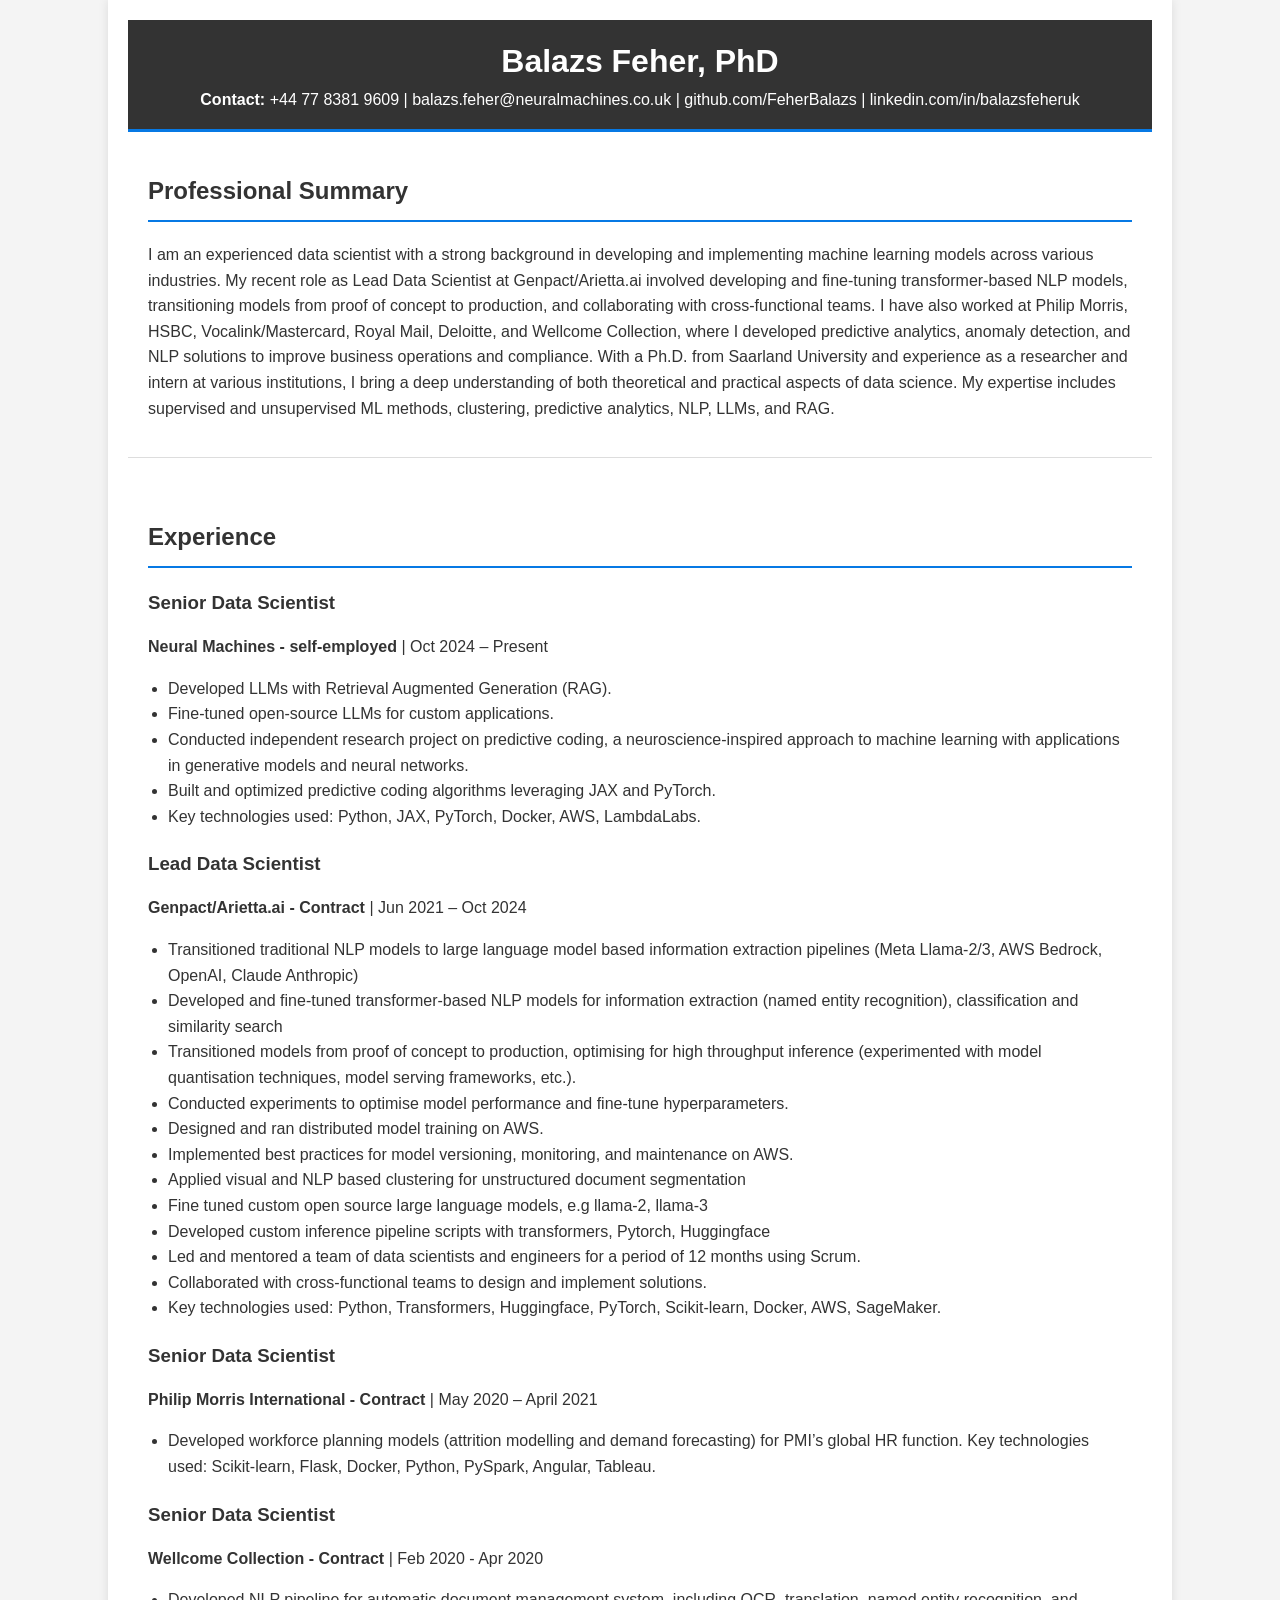
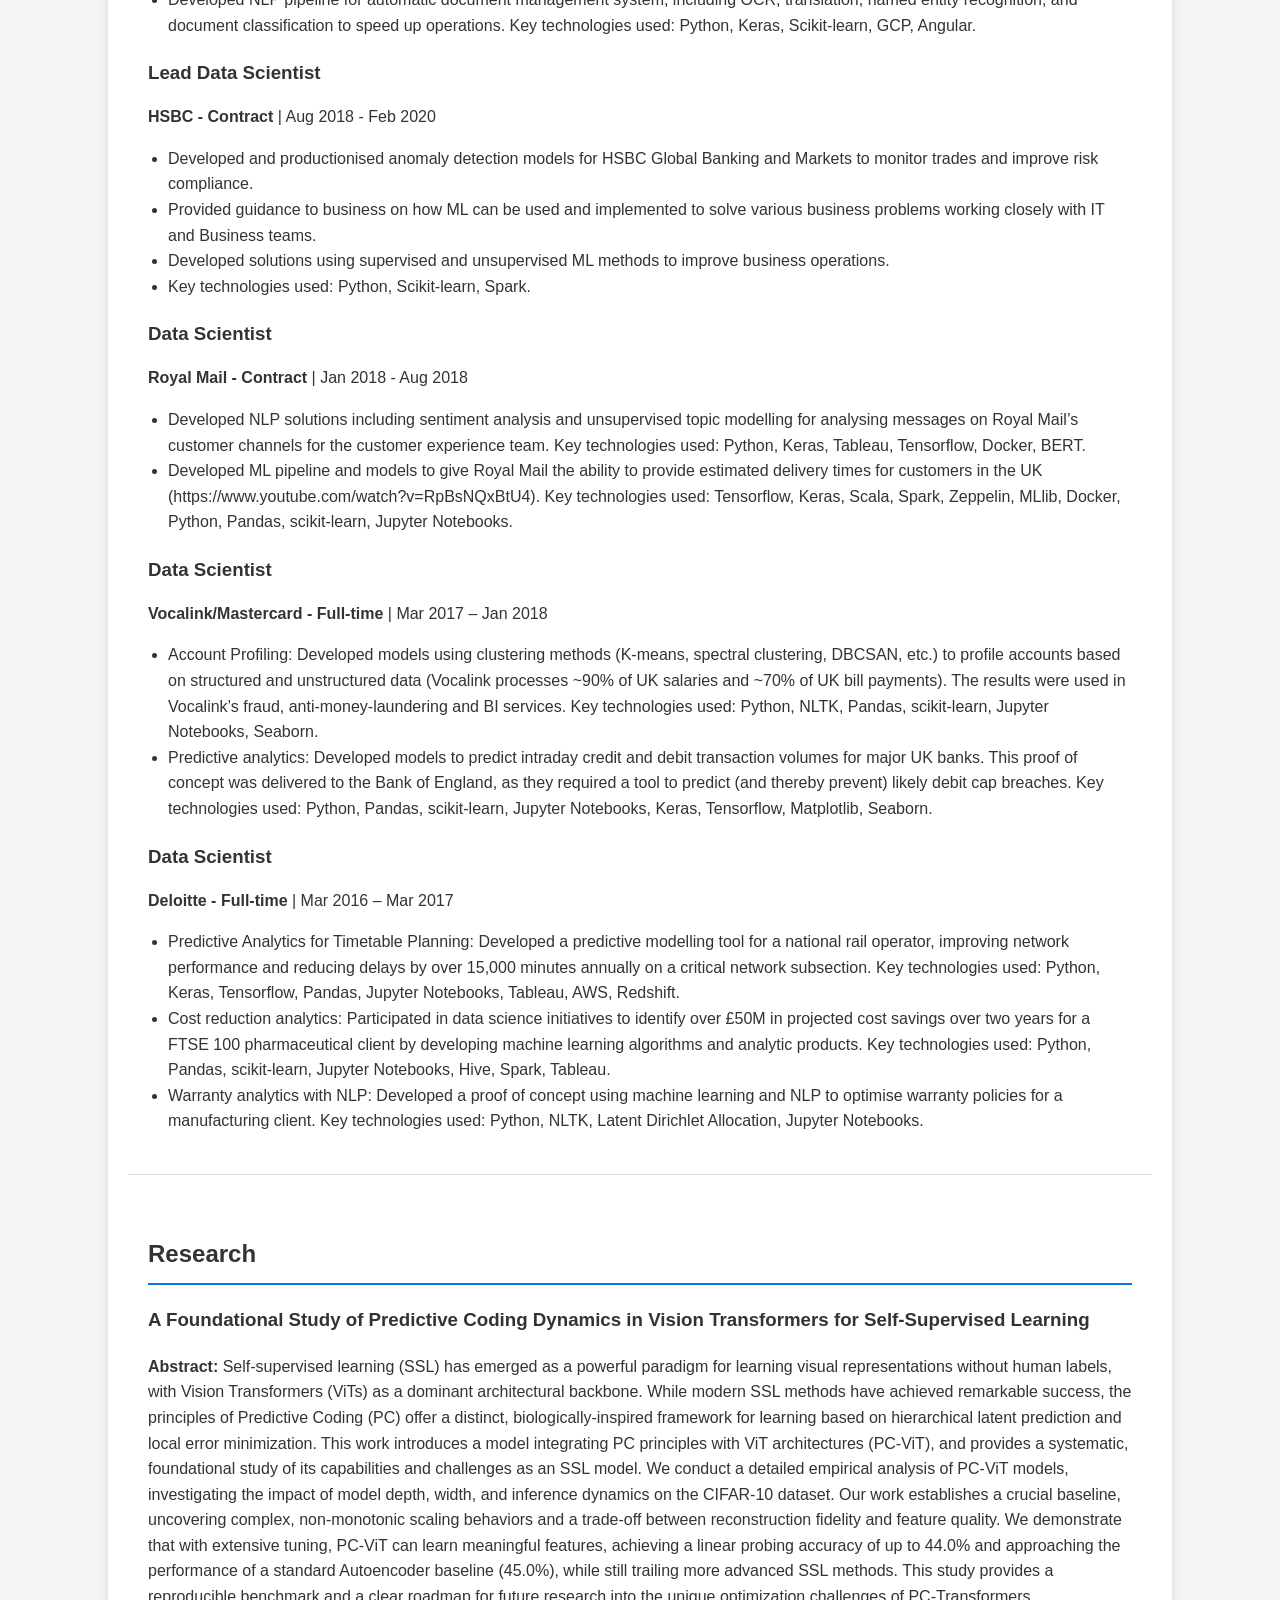
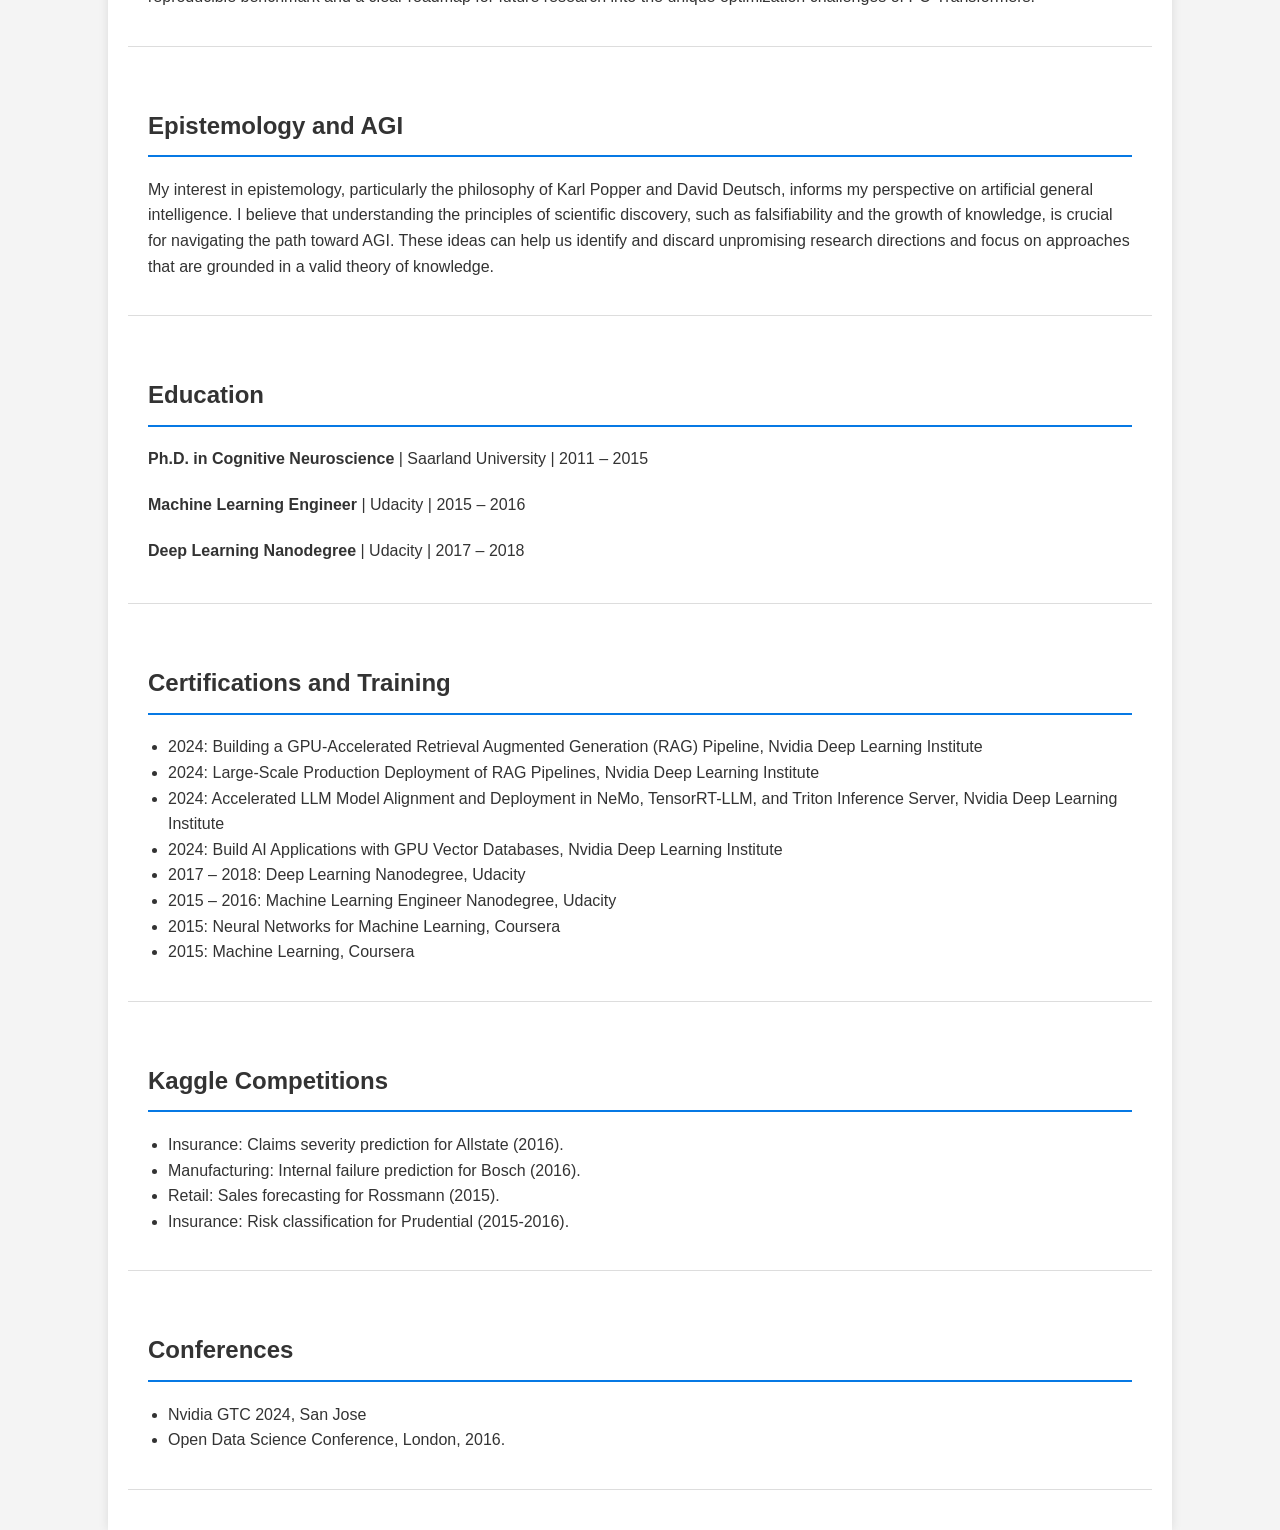
==== index.html @ 1eccf1a2 "Initial empty commit" ====
<!DOCTYPE html>
<html lang="en">
<head>
    <meta charset="UTF-8">
    <meta name="viewport" content="width=device-width, initial-scale=1.0">
    <title>Balazs Feher, PhD</title>
    <link rel="stylesheet" href="style.css">
</head>
<body>
    <div class="container">
        <header>
            <h1>Balazs Feher, PhD</h1>
            <p><strong>Contact:</strong> +44 77 8381 9609 | <a href="mailto:balazs.feher@neuralmachines.co.uk">balazs.feher@neuralmachines.co.uk</a> | <a href="https://github.com/FeherBalazs" target="_blank">github.com/FeherBalazs</a> | <a href="https://uk.linkedin.com/in/balazsfeheruk" target="_blank">linkedin.com/in/balazsfeheruk</a></p>
        </header>

        <section id="summary">
            <h2>Professional Summary</h2>
            <p>I am an experienced data scientist with a strong background in developing and implementing machine learning models across various industries. My recent role as Lead Data Scientist at Genpact/Arietta.ai involved developing and fine-tuning transformer-based NLP models, transitioning models from proof of concept to production, and collaborating with cross-functional teams. I have also worked at Philip Morris, HSBC, Vocalink/Mastercard, Royal Mail, Deloitte, and Wellcome Collection, where I developed predictive analytics, anomaly detection, and NLP solutions to improve business operations and compliance. With a Ph.D. from Saarland University and experience as a researcher and intern at various institutions, I bring a deep understanding of both theoretical and practical aspects of data science. My expertise includes supervised and unsupervised ML methods, clustering, predictive analytics, NLP, LLMs, and RAG.</p>
        </section>

        <section id="experience">
            <h2>Experience</h2>
            <div class="job">
                <h3>Senior Data Scientist</h3>
                <p><strong>Neural Machines - self-employed</strong> | Oct 2024 – Present</p>
                <ul>
                    <li>Developed LLMs with Retrieval Augmented Generation (RAG).</li>
                    <li>Fine-tuned open-source LLMs for custom applications.</li>
                    <li>Conducted independent research project on predictive coding, a neuroscience-inspired approach to machine learning with applications in generative models and neural networks.</li>
                    <li>Built and optimized predictive coding algorithms leveraging JAX and PyTorch.</li>
                    <li>Key technologies used: Python, JAX, PyTorch, Docker, AWS, LambdaLabs.</li>
                </ul>
            </div>
            <div class="job">
                <h3>Lead Data Scientist</h3>
                <p><strong>Genpact/Arietta.ai - Contract</strong> | Jun 2021 – Oct 2024</p>
                <ul>
                    <li>Transitioned traditional NLP models to large language model based information extraction pipelines (Meta Llama-2/3, AWS Bedrock, OpenAI, Claude Anthropic)</li>
                    <li>Developed and fine-tuned transformer-based NLP models for information extraction (named entity recognition), classification and similarity search</li>
                    <li>Transitioned models from proof of concept to production, optimising for high throughput inference (experimented with model quantisation techniques, model serving frameworks, etc.).</li>
                    <li>Conducted experiments to optimise model performance and fine-tune hyperparameters.</li>
                    <li>Designed and ran distributed model training on AWS.</li>
                    <li>Implemented best practices for model versioning, monitoring, and maintenance on AWS.</li>
                    <li>Applied visual and NLP based clustering for unstructured document segmentation</li>
                    <li>Fine tuned custom open source large language models, e.g llama-2, llama-3</li>
                    <li>Developed custom inference pipeline scripts with transformers, Pytorch, Huggingface</li>
                    <li>Led and mentored a team of data scientists and engineers for a period of 12 months using Scrum.</li>
                    <li>Collaborated with cross-functional teams to design and implement solutions.</li>
                    <li>Key technologies used: Python, Transformers, Huggingface, PyTorch, Scikit-learn, Docker, AWS, SageMaker.</li>
                </ul>
            </div>
             <div class="job">
                <h3>Senior Data Scientist</h3>
                <p><strong>Philip Morris International - Contract</strong> | May 2020 – April 2021</p>
                <ul>
                    <li>Developed workforce planning models (attrition modelling and demand forecasting) for PMI’s global HR function. Key technologies used: Scikit-learn, Flask, Docker, Python, PySpark, Angular, Tableau.</li>
                </ul>
            </div>
             <div class="job">
                <h3>Senior Data Scientist</h3>
                <p><strong>Wellcome Collection - Contract</strong> | Feb 2020 - Apr 2020</p>
                <ul>
                    <li>Developed NLP pipeline for automatic document management system, including OCR, translation, named entity recognition, and document classification to speed up operations. Key technologies used: Python, Keras, Scikit-learn, GCP, Angular.</li>
                </ul>
            </div>
            <div class="job">
                <h3>Lead Data Scientist</h3>
                <p><strong>HSBC - Contract</strong> | Aug 2018 - Feb 2020</p>
                <ul>
                    <li>Developed and productionised anomaly detection models for HSBC Global Banking and Markets to monitor trades and improve risk compliance.</li>
                    <li>Provided guidance to business on how ML can be used and implemented to solve various business problems working closely with IT and Business teams.</li>
                    <li>Developed solutions using supervised and unsupervised ML methods to improve business operations.</li>
                    <li>Key technologies used: Python, Scikit-learn, Spark.</li>
                </ul>
            </div>
            <div class="job">
                <h3>Data Scientist</h3>
                <p><strong>Royal Mail - Contract</strong> | Jan 2018 - Aug 2018</p>
                <ul>
                    <li>Developed NLP solutions including sentiment analysis and unsupervised topic modelling for analysing messages on Royal Mail’s customer channels for the customer experience team. Key technologies used: Python, Keras, Tableau, Tensorflow, Docker, BERT.</li>
                    <li>Developed ML pipeline and models to give Royal Mail the ability to provide estimated delivery times for customers in the UK (https://www.youtube.com/watch?v=RpBsNQxBtU4). Key technologies used: Tensorflow, Keras, Scala, Spark, Zeppelin, MLlib, Docker, Python, Pandas, scikit-learn, Jupyter Notebooks.</li>
                </ul>
            </div>
            <div class="job">
                <h3>Data Scientist</h3>
                <p><strong>Vocalink/Mastercard - Full-time</strong> | Mar 2017 – Jan 2018</p>
                <ul>
                    <li>Account Profiling: Developed models using clustering methods (K-means, spectral clustering, DBCSAN, etc.) to profile accounts based on structured and unstructured data (Vocalink processes ~90% of UK salaries and ~70% of UK bill payments). The results were used in Vocalink’s fraud, anti-money-laundering and BI services. Key technologies used: Python, NLTK, Pandas, scikit-learn, Jupyter Notebooks, Seaborn.</li>
                    <li>Predictive analytics: Developed models to predict intraday credit and debit transaction volumes for major UK banks. This proof of concept was delivered to the Bank of England, as they required a tool to predict (and thereby prevent) likely debit cap breaches. Key technologies used: Python, Pandas, scikit-learn, Jupyter Notebooks, Keras, Tensorflow, Matplotlib, Seaborn.</li>
                </ul>
            </div>
            <div class="job">
                <h3>Data Scientist</h3>
                <p><strong>Deloitte - Full-time</strong> | Mar 2016 – Mar 2017</p>
                <ul>
                    <li>Predictive Analytics for Timetable Planning: Developed a predictive modelling tool for a national rail operator, improving network performance and reducing delays by over 15,000 minutes annually on a critical network subsection. Key technologies used: Python, Keras, Tensorflow, Pandas, Jupyter Notebooks, Tableau, AWS, Redshift.</li>
                    <li>Cost reduction analytics: Participated in data science initiatives to identify over £50M in projected cost savings over two years for a FTSE 100 pharmaceutical client by developing machine learning algorithms and analytic products. Key technologies used: Python, Pandas, scikit-learn, Jupyter Notebooks, Hive, Spark, Tableau.</li>
                    <li>Warranty analytics with NLP: Developed a proof of concept using machine learning and NLP to optimise warranty policies for a manufacturing client. Key technologies used: Python, NLTK, Latent Dirichlet Allocation, Jupyter Notebooks.</li>
                </ul>
            </div>
        </section>

        <section id="research">
            <h2>Research</h2>
            <h3>A Foundational Study of Predictive Coding Dynamics in Vision Transformers for Self-Supervised Learning</h3>
            <p><strong>Abstract:</strong> Self-supervised learning (SSL) has emerged as a powerful paradigm for learning visual representations without human labels, with Vision Transformers (ViTs) as a dominant architectural backbone. While modern SSL methods have achieved remarkable success, the principles of Predictive Coding (PC) offer a distinct, biologically-inspired framework for learning based on hierarchical latent prediction and local error minimization. This work introduces a model integrating PC principles with ViT architectures (PC-ViT), and provides a systematic, foundational study of its capabilities and challenges as an SSL model. We conduct a detailed empirical analysis of PC-ViT models, investigating the impact of model depth, width, and inference dynamics on the CIFAR-10 dataset. Our work establishes a crucial baseline, uncovering complex, non-monotonic scaling behaviors and a trade-off between reconstruction fidelity and feature quality. We demonstrate that with extensive tuning, PC-ViT can learn meaningful features, achieving a linear probing accuracy of up to 44.0% and approaching the performance of a standard Autoencoder baseline (45.0%), while still trailing more advanced SSL methods. This study provides a reproducible benchmark and a clear roadmap for future research into the unique optimization challenges of PC-Transformers.</p>
        </section>

        <section id="epistemology">
            <h2>Epistemology and AGI</h2>
            <p>My interest in epistemology, particularly the philosophy of Karl Popper and David Deutsch, informs my perspective on artificial general intelligence. I believe that understanding the principles of scientific discovery, such as falsifiability and the growth of knowledge, is crucial for navigating the path toward AGI. These ideas can help us identify and discard unpromising research directions and focus on approaches that are grounded in a valid theory of knowledge.</p>
        </section>

        <section id="education">
            <h2>Education</h2>
            <div class="education-item">
                <p><strong>Ph.D. in Cognitive Neuroscience</strong> | Saarland University | 2011 – 2015</p>
            </div>
            <div class="education-item">
                <p><strong>Machine Learning Engineer</strong> | Udacity | 2015 – 2016</p>
            </div>
            <div class="education-item">
                <p><strong>Deep Learning Nanodegree</strong> | Udacity | 2017 – 2018</p>
            </div>
        </section>
        
        <section id="certifications">
            <h2>Certifications and Training</h2>
            <ul>
                <li>2024: Building a GPU-Accelerated Retrieval Augmented Generation (RAG) Pipeline, Nvidia Deep Learning Institute</li>
                <li>2024: Large-Scale Production Deployment of RAG Pipelines, Nvidia Deep Learning Institute</li>
                <li>2024: Accelerated LLM Model Alignment and Deployment in NeMo, TensorRT-LLM, and Triton Inference Server, Nvidia Deep Learning Institute</li>
                <li>2024: Build AI Applications with GPU Vector Databases, Nvidia Deep Learning Institute</li>
                <li>2017 – 2018: Deep Learning Nanodegree, Udacity</li>
                <li>2015 – 2016: Machine Learning Engineer Nanodegree, Udacity</li>
                <li>2015: Neural Networks for Machine Learning, Coursera</li>
                <li>2015: Machine Learning, Coursera</li>
            </ul>
        </section>

        <section id="competitions">
            <h2>Kaggle Competitions</h2>
            <ul>
                <li>Insurance: Claims severity prediction for Allstate (2016).</li>
                <li>Manufacturing: Internal failure prediction for Bosch (2016).</li>
                <li>Retail: Sales forecasting for Rossmann (2015).</li>
                <li>Insurance: Risk classification for Prudential (2015-2016).</li>
            </ul>
        </section>

        <section id="conferences">
            <h2>Conferences</h2>
            <ul>
                <li>Nvidia GTC 2024, San Jose</li>
                <li>Open Data Science Conference, London, 2016.</li>
            </ul>
        </section>

    </div>
</body>
</html>
---- style.css ----
body {
    font-family: Arial, sans-serif;
    line-height: 1.6;
    margin: 0;
    padding: 0;
    background: #f4f4f4;
    color: #333;
}

.container {
    width: 80%;
    margin: auto;
    overflow: hidden;
    padding: 20px;
    background: #fff;
    box-shadow: 0 0 10px rgba(0, 0, 0, 0.1);
}

header {
    background: #333;
    color: #fff;
    padding: 1rem 0;
    text-align: center;
    border-bottom: #0779e4 3px solid;
}

header h1 {
    margin: 0;
}

header p {
    margin: 0;
}

header a {
    color: #fff;
    text-decoration: none;
}

section {
    padding: 20px;
    margin-bottom: 20px;
    border-bottom: 1px solid #ddd;
}

h2 {
    color: #333;
    border-bottom: 2px solid #0779e4;
    padding-bottom: 10px;
}

.job, .education-item {
    margin-bottom: 20px;
}

.job h3, .education-item p {
    margin-bottom: 5px;
}

ul {
    list-style-type: disc;
    padding-left: 20px;
}

a {
    color: #0779e4;
}
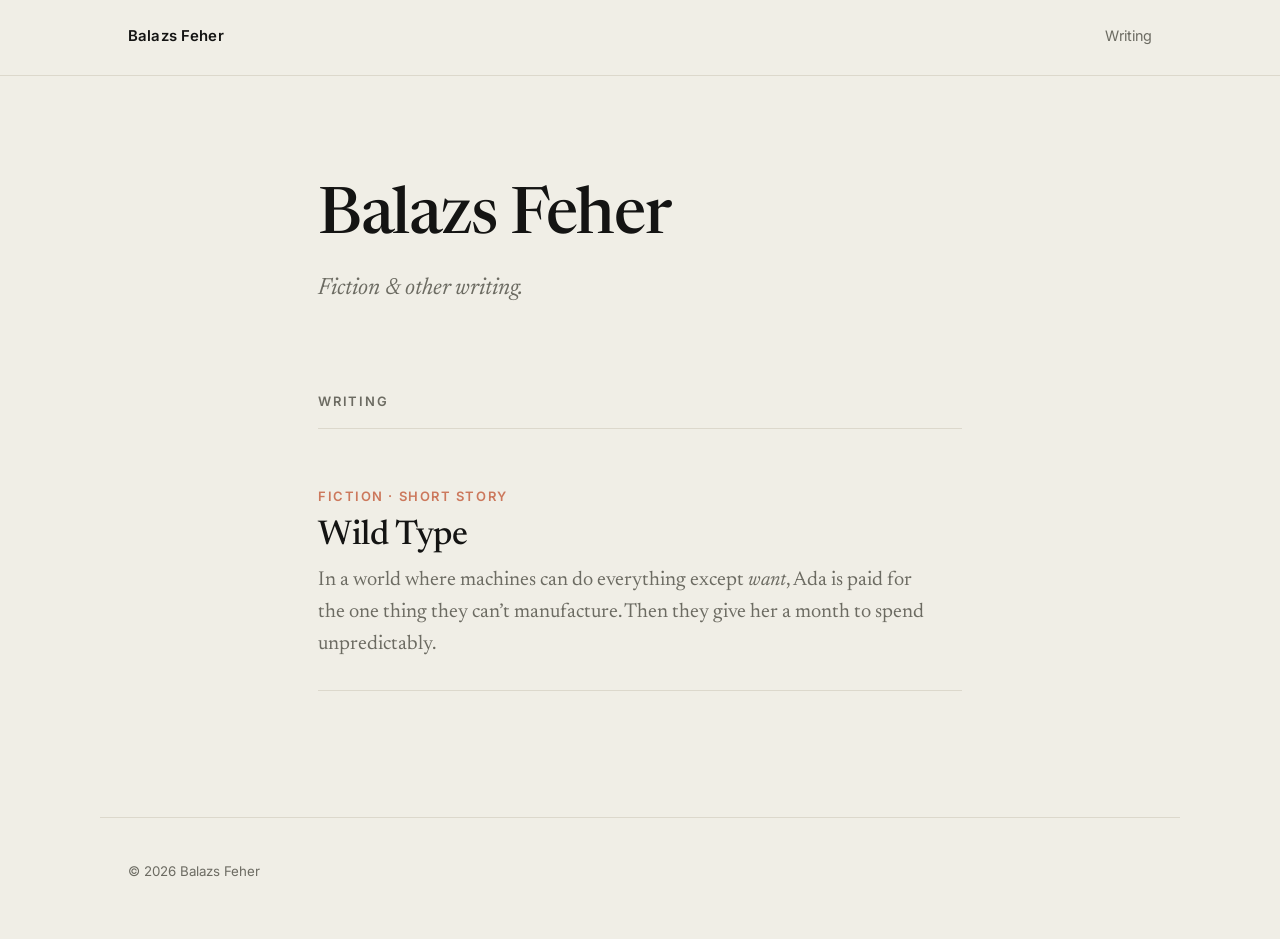
==== commit 10613b56: "Add personal writing site with Wild Type story" ====
--- a/index.html
+++ b/index.html
@@ -1,161 +1,46 @@
 <!DOCTYPE html>
 <html lang="en">
 <head>
-    <meta charset="UTF-8">
-    <meta name="viewport" content="width=device-width, initial-scale=1.0">
-    <title>Balazs Feher, PhD</title>
-    <link rel="stylesheet" href="style.css">
+  <meta charset="UTF-8">
+  <meta name="viewport" content="width=device-width, initial-scale=1.0">
+  <title>Balazs Feher — Writing</title>
+  <meta name="description" content="Fiction and other writing by Balazs Feher.">
+  <link rel="icon" href="data:image/svg+xml,%3Csvg xmlns='http://www.w3.org/2000/svg' viewBox='0 0 32 32'%3E%3Crect width='32' height='32' rx='7' fill='%23cc785c'/%3E%3Ctext x='16' y='22' font-family='Georgia,serif' font-size='18' fill='%23f0eee6' text-anchor='middle'%3EF%3C/text%3E%3C/svg%3E">
+  <link rel="preconnect" href="https://fonts.googleapis.com">
+  <link rel="preconnect" href="https://fonts.gstatic.com" crossorigin>
+  <link rel="stylesheet" href="https://fonts.googleapis.com/css2?family=Inter:wght@400;500;600&family=Newsreader:ital,opsz,wght@0,6..72,300..600;1,6..72,300..500&display=swap">
+  <link rel="stylesheet" href="style.css">
 </head>
 <body>
-    <div class="container">
-        <header>
-            <h1>Balazs Feher, PhD</h1>
-            <p><strong>Contact:</strong> +44 77 8381 9609 | <a href="mailto:balazs.feher@neuralmachines.co.uk">balazs.feher@neuralmachines.co.uk</a> | <a href="https://github.com/FeherBalazs" target="_blank">github.com/FeherBalazs</a> | <a href="https://uk.linkedin.com/in/balazsfeheruk" target="_blank">linkedin.com/in/balazsfeheruk</a></p>
-        </header>
+  <header class="site-header">
+    <div class="site-header__inner">
+      <a class="site-header__name" href="index.html">Balazs Feher</a>
+      <nav class="site-nav"><a href="index.html">Writing</a></nav>
+    </div>
+  </header>
 
-        <section id="summary">
-            <h2>Professional Summary</h2>
-            <p>I am an experienced data scientist with a strong background in developing and implementing machine learning models across various industries. My recent role as Lead Data Scientist at Genpact/Arietta.ai involved developing and fine-tuning transformer-based NLP models, transitioning models from proof of concept to production, and collaborating with cross-functional teams. I have also worked at Philip Morris, HSBC, Vocalink/Mastercard, Royal Mail, Deloitte, and Wellcome Collection, where I developed predictive analytics, anomaly detection, and NLP solutions to improve business operations and compliance. With a Ph.D. from Saarland University and experience as a researcher and intern at various institutions, I bring a deep understanding of both theoretical and practical aspects of data science. My expertise includes supervised and unsupervised ML methods, clustering, predictive analytics, NLP, LLMs, and RAG.</p>
-        </section>
+  <main class="home">
+    <section class="home-hero">
+      <h1 class="home-title">Balazs Feher</h1>
+      <p class="home-tagline">Fiction &amp; other writing.</p>
+    </section>
 
-        <section id="experience">
-            <h2>Experience</h2>
-            <div class="job">
-                <h3>Senior Data Scientist</h3>
-                <p><strong>Neural Machines - self-employed</strong> | Oct 2024 – Present</p>
-                <ul>
-                    <li>Developed LLMs with Retrieval Augmented Generation (RAG).</li>
-                    <li>Fine-tuned open-source LLMs for custom applications.</li>
-                    <li>Conducted independent research project on predictive coding, a neuroscience-inspired approach to machine learning with applications in generative models and neural networks.</li>
-                    <li>Built and optimized predictive coding algorithms leveraging JAX and PyTorch.</li>
-                    <li>Key technologies used: Python, JAX, PyTorch, Docker, AWS, LambdaLabs.</li>
-                </ul>
-            </div>
-            <div class="job">
-                <h3>Lead Data Scientist</h3>
-                <p><strong>Genpact/Arietta.ai - Contract</strong> | Jun 2021 – Oct 2024</p>
-                <ul>
-                    <li>Transitioned traditional NLP models to large language model based information extraction pipelines (Meta Llama-2/3, AWS Bedrock, OpenAI, Claude Anthropic)</li>
-                    <li>Developed and fine-tuned transformer-based NLP models for information extraction (named entity recognition), classification and similarity search</li>
-                    <li>Transitioned models from proof of concept to production, optimising for high throughput inference (experimented with model quantisation techniques, model serving frameworks, etc.).</li>
-                    <li>Conducted experiments to optimise model performance and fine-tune hyperparameters.</li>
-                    <li>Designed and ran distributed model training on AWS.</li>
-                    <li>Implemented best practices for model versioning, monitoring, and maintenance on AWS.</li>
-                    <li>Applied visual and NLP based clustering for unstructured document segmentation</li>
-                    <li>Fine tuned custom open source large language models, e.g llama-2, llama-3</li>
-                    <li>Developed custom inference pipeline scripts with transformers, Pytorch, Huggingface</li>
-                    <li>Led and mentored a team of data scientists and engineers for a period of 12 months using Scrum.</li>
-                    <li>Collaborated with cross-functional teams to design and implement solutions.</li>
-                    <li>Key technologies used: Python, Transformers, Huggingface, PyTorch, Scikit-learn, Docker, AWS, SageMaker.</li>
-                </ul>
-            </div>
-             <div class="job">
-                <h3>Senior Data Scientist</h3>
-                <p><strong>Philip Morris International - Contract</strong> | May 2020 – April 2021</p>
-                <ul>
-                    <li>Developed workforce planning models (attrition modelling and demand forecasting) for PMI’s global HR function. Key technologies used: Scikit-learn, Flask, Docker, Python, PySpark, Angular, Tableau.</li>
-                </ul>
-            </div>
-             <div class="job">
-                <h3>Senior Data Scientist</h3>
-                <p><strong>Wellcome Collection - Contract</strong> | Feb 2020 - Apr 2020</p>
-                <ul>
-                    <li>Developed NLP pipeline for automatic document management system, including OCR, translation, named entity recognition, and document classification to speed up operations. Key technologies used: Python, Keras, Scikit-learn, GCP, Angular.</li>
-                </ul>
-            </div>
-            <div class="job">
-                <h3>Lead Data Scientist</h3>
-                <p><strong>HSBC - Contract</strong> | Aug 2018 - Feb 2020</p>
-                <ul>
-                    <li>Developed and productionised anomaly detection models for HSBC Global Banking and Markets to monitor trades and improve risk compliance.</li>
-                    <li>Provided guidance to business on how ML can be used and implemented to solve various business problems working closely with IT and Business teams.</li>
-                    <li>Developed solutions using supervised and unsupervised ML methods to improve business operations.</li>
-                    <li>Key technologies used: Python, Scikit-learn, Spark.</li>
-                </ul>
-            </div>
-            <div class="job">
-                <h3>Data Scientist</h3>
-                <p><strong>Royal Mail - Contract</strong> | Jan 2018 - Aug 2018</p>
-                <ul>
-                    <li>Developed NLP solutions including sentiment analysis and unsupervised topic modelling for analysing messages on Royal Mail’s customer channels for the customer experience team. Key technologies used: Python, Keras, Tableau, Tensorflow, Docker, BERT.</li>
-                    <li>Developed ML pipeline and models to give Royal Mail the ability to provide estimated delivery times for customers in the UK (https://www.youtube.com/watch?v=RpBsNQxBtU4). Key technologies used: Tensorflow, Keras, Scala, Spark, Zeppelin, MLlib, Docker, Python, Pandas, scikit-learn, Jupyter Notebooks.</li>
-                </ul>
-            </div>
-            <div class="job">
-                <h3>Data Scientist</h3>
-                <p><strong>Vocalink/Mastercard - Full-time</strong> | Mar 2017 – Jan 2018</p>
-                <ul>
-                    <li>Account Profiling: Developed models using clustering methods (K-means, spectral clustering, DBCSAN, etc.) to profile accounts based on structured and unstructured data (Vocalink processes ~90% of UK salaries and ~70% of UK bill payments). The results were used in Vocalink’s fraud, anti-money-laundering and BI services. Key technologies used: Python, NLTK, Pandas, scikit-learn, Jupyter Notebooks, Seaborn.</li>
-                    <li>Predictive analytics: Developed models to predict intraday credit and debit transaction volumes for major UK banks. This proof of concept was delivered to the Bank of England, as they required a tool to predict (and thereby prevent) likely debit cap breaches. Key technologies used: Python, Pandas, scikit-learn, Jupyter Notebooks, Keras, Tensorflow, Matplotlib, Seaborn.</li>
-                </ul>
-            </div>
-            <div class="job">
-                <h3>Data Scientist</h3>
-                <p><strong>Deloitte - Full-time</strong> | Mar 2016 – Mar 2017</p>
-                <ul>
-                    <li>Predictive Analytics for Timetable Planning: Developed a predictive modelling tool for a national rail operator, improving network performance and reducing delays by over 15,000 minutes annually on a critical network subsection. Key technologies used: Python, Keras, Tensorflow, Pandas, Jupyter Notebooks, Tableau, AWS, Redshift.</li>
-                    <li>Cost reduction analytics: Participated in data science initiatives to identify over £50M in projected cost savings over two years for a FTSE 100 pharmaceutical client by developing machine learning algorithms and analytic products. Key technologies used: Python, Pandas, scikit-learn, Jupyter Notebooks, Hive, Spark, Tableau.</li>
-                    <li>Warranty analytics with NLP: Developed a proof of concept using machine learning and NLP to optimise warranty policies for a manufacturing client. Key technologies used: Python, NLTK, Latent Dirichlet Allocation, Jupyter Notebooks.</li>
-                </ul>
-            </div>
-        </section>
+    <section class="writing">
+      <h2 class="writing__label">Writing</h2>
+      <ul class="story-list">
+        <li class="story-card">
+          <a class="story-card__link" href="wild-type.html">
+            <span class="story-card__kicker">Fiction · Short story</span>
+            <h3 class="story-card__title">Wild Type</h3>
+            <p class="story-card__dek">In a world where machines can do everything except <em>want</em>, Ada is paid for the one thing they can&rsquo;t manufacture. Then they give her a month to spend unpredictably.</p>
+          </a>
+        </li>
+      </ul>
+    </section>
+  </main>
 
-        <section id="research">
-            <h2>Research</h2>
-            <h3>A Foundational Study of Predictive Coding Dynamics in Vision Transformers for Self-Supervised Learning</h3>
-            <p><strong>Abstract:</strong> Self-supervised learning (SSL) has emerged as a powerful paradigm for learning visual representations without human labels, with Vision Transformers (ViTs) as a dominant architectural backbone. While modern SSL methods have achieved remarkable success, the principles of Predictive Coding (PC) offer a distinct, biologically-inspired framework for learning based on hierarchical latent prediction and local error minimization. This work introduces a model integrating PC principles with ViT architectures (PC-ViT), and provides a systematic, foundational study of its capabilities and challenges as an SSL model. We conduct a detailed empirical analysis of PC-ViT models, investigating the impact of model depth, width, and inference dynamics on the CIFAR-10 dataset. Our work establishes a crucial baseline, uncovering complex, non-monotonic scaling behaviors and a trade-off between reconstruction fidelity and feature quality. We demonstrate that with extensive tuning, PC-ViT can learn meaningful features, achieving a linear probing accuracy of up to 44.0% and approaching the performance of a standard Autoencoder baseline (45.0%), while still trailing more advanced SSL methods. This study provides a reproducible benchmark and a clear roadmap for future research into the unique optimization challenges of PC-Transformers.</p>
-        </section>
-
-        <section id="epistemology">
-            <h2>Epistemology and AGI</h2>
-            <p>My interest in epistemology, particularly the philosophy of Karl Popper and David Deutsch, informs my perspective on artificial general intelligence. I believe that understanding the principles of scientific discovery, such as falsifiability and the growth of knowledge, is crucial for navigating the path toward AGI. These ideas can help us identify and discard unpromising research directions and focus on approaches that are grounded in a valid theory of knowledge.</p>
-        </section>
-
-        <section id="education">
-            <h2>Education</h2>
-            <div class="education-item">
-                <p><strong>Ph.D. in Cognitive Neuroscience</strong> | Saarland University | 2011 – 2015</p>
-            </div>
-            <div class="education-item">
-                <p><strong>Machine Learning Engineer</strong> | Udacity | 2015 – 2016</p>
-            </div>
-            <div class="education-item">
-                <p><strong>Deep Learning Nanodegree</strong> | Udacity | 2017 – 2018</p>
-            </div>
-        </section>
-        
-        <section id="certifications">
-            <h2>Certifications and Training</h2>
-            <ul>
-                <li>2024: Building a GPU-Accelerated Retrieval Augmented Generation (RAG) Pipeline, Nvidia Deep Learning Institute</li>
-                <li>2024: Large-Scale Production Deployment of RAG Pipelines, Nvidia Deep Learning Institute</li>
-                <li>2024: Accelerated LLM Model Alignment and Deployment in NeMo, TensorRT-LLM, and Triton Inference Server, Nvidia Deep Learning Institute</li>
-                <li>2024: Build AI Applications with GPU Vector Databases, Nvidia Deep Learning Institute</li>
-                <li>2017 – 2018: Deep Learning Nanodegree, Udacity</li>
-                <li>2015 – 2016: Machine Learning Engineer Nanodegree, Udacity</li>
-                <li>2015: Neural Networks for Machine Learning, Coursera</li>
-                <li>2015: Machine Learning, Coursera</li>
-            </ul>
-        </section>
-
-        <section id="competitions">
-            <h2>Kaggle Competitions</h2>
-            <ul>
-                <li>Insurance: Claims severity prediction for Allstate (2016).</li>
-                <li>Manufacturing: Internal failure prediction for Bosch (2016).</li>
-                <li>Retail: Sales forecasting for Rossmann (2015).</li>
-                <li>Insurance: Risk classification for Prudential (2015-2016).</li>
-            </ul>
-        </section>
-
-        <section id="conferences">
-            <h2>Conferences</h2>
-            <ul>
-                <li>Nvidia GTC 2024, San Jose</li>
-                <li>Open Data Science Conference, London, 2016.</li>
-            </ul>
-        </section>
-
-    </div>
+  <footer class="site-footer">
+    <p>&copy; 2026 Balazs Feher</p>
+  </footer>
 </body>
-</html> +</html>
--- a/style.css
+++ b/style.css
@@ -1,67 +1,275 @@
+/* ------------------------------------------------------------------
+   feherbalazs.github.io — editorial styling
+   Palette & type inspired by Anthropic's article pages:
+   ivory ground, warm near-black ink, clay accent, serif body.
+------------------------------------------------------------------ */
+
+:root {
+  --bg:          #f0eee6;  /* ivory ground            */
+  --ink:         #141413;  /* headings / near-black   */
+  --ink-body:    #26241f;  /* body copy (warm dark)   */
+  --muted:       #6c6b62;  /* meta, captions          */
+  --rule:        #dcd8cc;  /* hairlines               */
+  --accent:      #cc785c;  /* clay                    */
+  --accent-deep: #9d4e2c;  /* clay, links / hover     */
+
+  --serif: "Newsreader", "Iowan Old Style", Georgia, "Times New Roman", serif;
+  --sans:  "Inter", -apple-system, BlinkMacSystemFont, "Segoe UI", Helvetica, Arial, sans-serif;
+}
+
+* { box-sizing: border-box; }
+
+html {
+  font-size: 18px;
+  -webkit-text-size-adjust: 100%;
+}
+
 body {
-    font-family: Arial, sans-serif;
-    line-height: 1.6;
-    margin: 0;
-    padding: 0;
-    background: #f4f4f4;
-    color: #333;
-}
-
-.container {
-    width: 80%;
-    margin: auto;
-    overflow: hidden;
-    padding: 20px;
-    background: #fff;
-    box-shadow: 0 0 10px rgba(0, 0, 0, 0.1);
-}
-
-header {
-    background: #333;
-    color: #fff;
-    padding: 1rem 0;
-    text-align: center;
-    border-bottom: #0779e4 3px solid;
-}
-
-header h1 {
-    margin: 0;
-}
-
-header p {
-    margin: 0;
-}
-
-header a {
-    color: #fff;
-    text-decoration: none;
-}
-
-section {
-    padding: 20px;
-    margin-bottom: 20px;
-    border-bottom: 1px solid #ddd;
-}
-
-h2 {
-    color: #333;
-    border-bottom: 2px solid #0779e4;
-    padding-bottom: 10px;
-}
-
-.job, .education-item {
-    margin-bottom: 20px;
-}
-
-.job h3, .education-item p {
-    margin-bottom: 5px;
-}
-
-ul {
-    list-style-type: disc;
-    padding-left: 20px;
-}
-
-a {
-    color: #0779e4;
-} +  margin: 0;
+  background: var(--bg);
+  color: var(--ink-body);
+  font-family: var(--serif);
+  font-optical-sizing: auto;
+  line-height: 1.7;
+  -webkit-font-smoothing: antialiased;
+  -moz-osx-font-smoothing: grayscale;
+  text-rendering: optimizeLegibility;
+}
+
+/* ---------- site header / nav ---------- */
+
+.site-header {
+  border-bottom: 1px solid var(--rule);
+}
+
+.site-header__inner {
+  max-width: 1080px;
+  margin: 0 auto;
+  padding: 22px 28px;
+  display: flex;
+  align-items: baseline;
+  justify-content: space-between;
+  gap: 24px;
+}
+
+.site-header__name {
+  font-family: var(--sans);
+  font-weight: 600;
+  font-size: 0.83rem;
+  letter-spacing: 0.01em;
+  color: var(--ink);
+  text-decoration: none;
+}
+
+.site-nav a {
+  font-family: var(--sans);
+  font-size: 0.8rem;
+  color: var(--muted);
+  text-decoration: none;
+  transition: color 0.15s ease;
+}
+
+.site-nav a:hover { color: var(--accent-deep); }
+
+/* ---------- shared label / eyebrow ---------- */
+
+.eyebrow {
+  font-family: var(--sans);
+  font-size: 0.72rem;
+  font-weight: 600;
+  letter-spacing: 0.14em;
+  text-transform: uppercase;
+  color: var(--accent);
+  margin: 0 0 1.25rem;
+}
+
+/* ---------- home ---------- */
+
+.home {
+  max-width: 700px;
+  margin: 0 auto;
+  padding: 6rem 28px 3rem;
+}
+
+.home-hero { margin-bottom: 4.5rem; }
+
+.home-title {
+  font-family: var(--serif);
+  font-weight: 500;
+  font-size: clamp(2.6rem, 7vw, 3.6rem);
+  line-height: 1.04;
+  letter-spacing: -0.02em;
+  color: var(--ink);
+  margin: 0 0 1rem;
+}
+
+.home-tagline {
+  font-family: var(--serif);
+  font-size: 1.3rem;
+  font-style: italic;
+  color: var(--muted);
+  margin: 0;
+}
+
+.writing__label {
+  font-family: var(--sans);
+  font-size: 0.72rem;
+  font-weight: 600;
+  letter-spacing: 0.14em;
+  text-transform: uppercase;
+  color: var(--muted);
+  margin: 0 0 1.5rem;
+  padding-bottom: 0.9rem;
+  border-bottom: 1px solid var(--rule);
+}
+
+.story-list {
+  list-style: none;
+  margin: 0;
+  padding: 0;
+}
+
+.story-card__link {
+  display: block;
+  padding: 1.6rem 0;
+  border-bottom: 1px solid var(--rule);
+  text-decoration: none;
+  color: inherit;
+}
+
+.story-card__link:hover .story-card__title { color: var(--accent-deep); }
+
+.story-card__kicker {
+  display: block;
+  font-family: var(--sans);
+  font-size: 0.72rem;
+  font-weight: 600;
+  letter-spacing: 0.12em;
+  text-transform: uppercase;
+  color: var(--accent);
+  margin-bottom: 0.55rem;
+}
+
+.story-card__title {
+  font-family: var(--serif);
+  font-weight: 500;
+  font-size: 1.9rem;
+  line-height: 1.12;
+  letter-spacing: -0.012em;
+  color: var(--ink);
+  margin: 0 0 0.5rem;
+  transition: color 0.15s ease;
+}
+
+.story-card__dek {
+  font-family: var(--serif);
+  font-size: 1.12rem;
+  line-height: 1.6;
+  color: var(--muted);
+  margin: 0;
+  max-width: 56ch;
+}
+
+/* ---------- article ---------- */
+
+.article {
+  max-width: 690px;
+  margin: 0 auto;
+  padding: 4.5rem 28px 2rem;
+}
+
+.article-title {
+  font-family: var(--serif);
+  font-weight: 500;
+  font-size: clamp(2.5rem, 6.4vw, 3.5rem);
+  line-height: 1.05;
+  letter-spacing: -0.02em;
+  color: var(--ink);
+  margin: 0 0 1.1rem;
+}
+
+.article-meta {
+  font-family: var(--sans);
+  font-size: 0.85rem;
+  color: var(--muted);
+  margin: 0;
+}
+
+.article-rule {
+  border: none;
+  border-top: 1px solid var(--rule);
+  margin: 2.4rem 0 2.6rem;
+}
+
+.article-body {
+  font-size: 1.2rem;
+  line-height: 1.75;
+  color: var(--ink-body);
+}
+
+.article-body p { margin: 0 0 1.5em; }
+
+.article-body em { font-style: italic; }
+
+.article-body a {
+  color: var(--accent-deep);
+  text-decoration: underline;
+  text-underline-offset: 2px;
+  text-decoration-thickness: 1px;
+}
+
+/* literary section break:  *  *  * */
+.section-break {
+  text-align: center;
+  margin: 2.8em 0;
+  color: var(--muted);
+  font-family: var(--serif);
+  font-size: 1rem;
+  letter-spacing: 0.7em;
+  /* nudge the asterisk glyphs toward optical centre */
+  line-height: 1;
+  user-select: none;
+}
+
+.article-foot {
+  margin-top: 3.5rem;
+  padding-top: 1.6rem;
+  border-top: 1px solid var(--rule);
+}
+
+.back-link {
+  font-family: var(--sans);
+  font-size: 0.85rem;
+  color: var(--accent-deep);
+  text-decoration: none;
+}
+
+.back-link:hover { text-decoration: underline; }
+
+/* ---------- site footer ---------- */
+
+.site-footer {
+  max-width: 1080px;
+  margin: 4rem auto 0;
+  padding: 1.6rem 28px 2.4rem;
+  border-top: 1px solid var(--rule);
+  font-family: var(--sans);
+  font-size: 0.74rem;
+  color: var(--muted);
+}
+
+.site-footer a {
+  color: var(--muted);
+  text-decoration: none;
+}
+
+.site-footer a:hover { color: var(--accent-deep); }
+
+/* ---------- small screens ---------- */
+
+@media (max-width: 600px) {
+  .home    { padding: 4rem 22px 2rem; }
+  .article { padding: 3rem 22px 2rem; }
+  .article-body { font-size: 1.12rem; }
+  .site-header__inner { padding: 18px 22px; }
+}
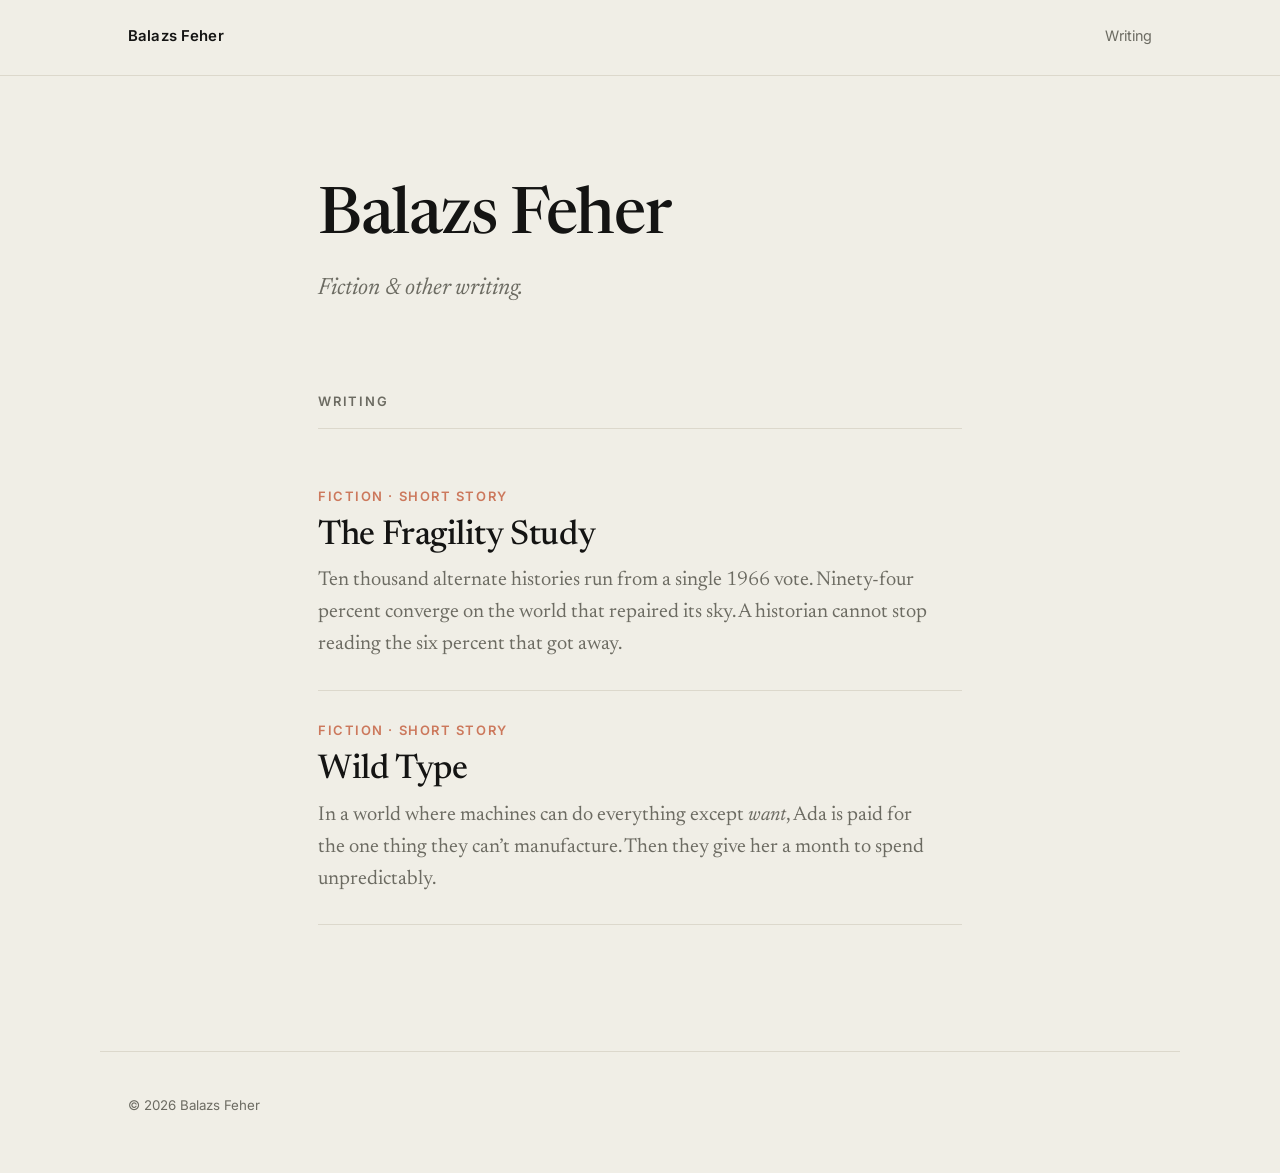
==== commit b6733415: "Add The Fragility Study New short story page, listed above Wild Type on the index. Adds styles for t" ====
--- a/index.html
+++ b/index.html
@@ -29,6 +29,13 @@
       <h2 class="writing__label">Writing</h2>
       <ul class="story-list">
         <li class="story-card">
+          <a class="story-card__link" href="the-fragility-study.html">
+            <span class="story-card__kicker">Fiction · Short story</span>
+            <h3 class="story-card__title">The Fragility Study</h3>
+            <p class="story-card__dek">Ten thousand alternate histories run from a single 1966 vote. Ninety-four percent converge on the world that repaired its sky. A historian cannot stop reading the six percent that got away.</p>
+          </a>
+        </li>
+        <li class="story-card">
           <a class="story-card__link" href="wild-type.html">
             <span class="story-card__kicker">Fiction · Short story</span>
             <h3 class="story-card__title">Wild Type</h3>
--- a/style.css
+++ b/style.css
@@ -231,6 +231,98 @@
   user-select: none;
 }
 
+/* epigraph beneath the title rule */
+.epigraph {
+  margin: 0 0 3em;
+  padding-left: 1.4em;
+  border-left: 2px solid var(--rule);
+  color: var(--muted);
+}
+
+.epigraph p {
+  font-size: 1.1rem;
+  font-style: italic;
+  margin: 0 0 0.5em;
+}
+
+.epigraph cite {
+  display: block;
+  font-family: var(--sans);
+  font-size: 0.8rem;
+  font-style: normal;
+  line-height: 1.55;
+}
+
+.epigraph cite::before { content: "\2014\00a0"; }
+
+/* roman numeral section marker */
+.section-number {
+  text-align: center;
+  margin: 3.2em 0 2.4em;
+  font-family: var(--sans);
+  font-size: 0.84rem;
+  font-weight: 600;
+  letter-spacing: 0.24em;
+  text-indent: 0.24em;   /* offset trailing letter-space */
+  text-transform: uppercase;
+  color: var(--accent);
+  user-select: none;
+}
+
+.section-number::before,
+.section-number::after {
+  content: "";
+  display: inline-block;
+  width: 26px;
+  vertical-align: 0.28em;
+  border-top: 1px solid var(--rule);
+}
+
+.section-number::before { margin-right: 1.1em; }
+.section-number::after  { margin-left: 0.9em; }
+
+/* in-world instrument readout */
+.readout {
+  margin: 2.2em 0;
+  padding: 0.85em 1.1em;
+  border: 1px solid var(--rule);
+  background: rgba(255, 255, 255, 0.42);
+  font-family: var(--sans);
+  font-size: 0.86rem;
+  font-weight: 500;
+  line-height: 1.5;
+  letter-spacing: 0.02em;
+  text-align: center;
+  color: var(--ink);
+}
+
+.readout sub {
+  font-size: 0.72em;
+  vertical-align: baseline;
+  position: relative;
+  bottom: -0.22em;
+}
+
+/* the dedication, set off from the narration */
+.dedication {
+  margin: 2.2em 0;
+  padding-left: 1.4em;
+  border-left: 2px solid var(--accent);
+  font-style: italic;
+  color: var(--ink-body);
+}
+
+.story-end {
+  text-align: center;
+  margin: 3em 0 0;
+  font-family: var(--sans);
+  font-size: 0.74rem;
+  letter-spacing: 0.16em;
+  text-transform: uppercase;
+  color: var(--muted);
+  user-select: none;
+}
+
 .article-foot {
   margin-top: 3.5rem;
   padding-top: 1.6rem;
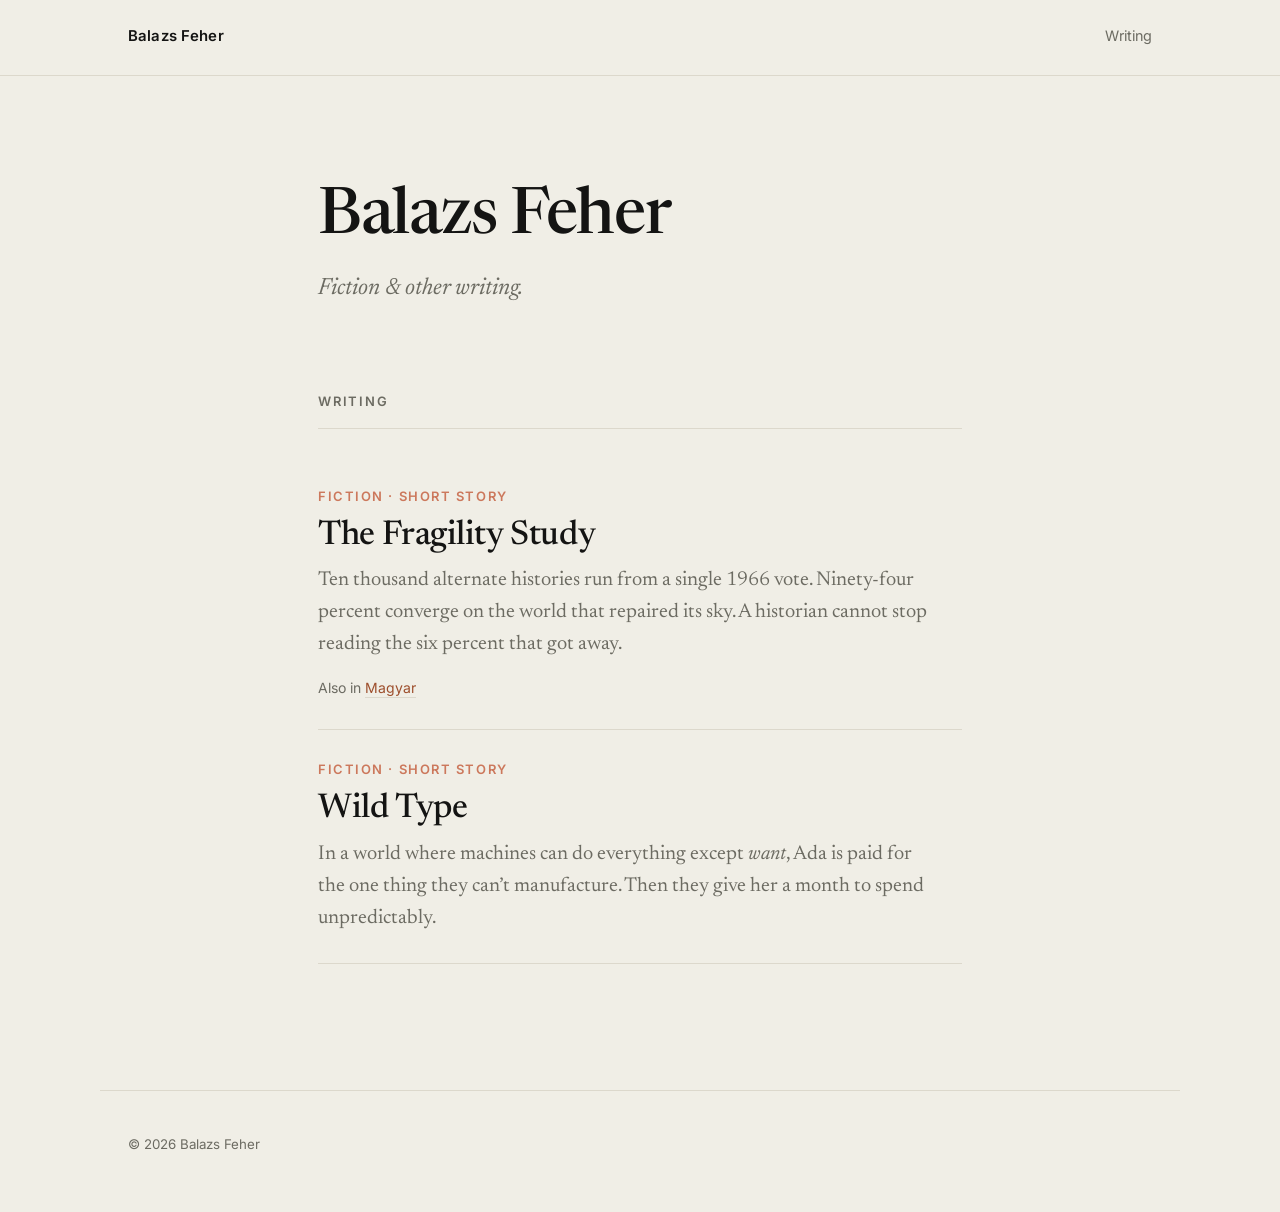
==== commit 6f4957ae: "Add Hungarian version of The Fragility Study New a-torekenyseg-tanulmany.html with Hungarian page ch" ====
--- a/index.html
+++ b/index.html
@@ -34,6 +34,7 @@
             <h3 class="story-card__title">The Fragility Study</h3>
             <p class="story-card__dek">Ten thousand alternate histories run from a single 1966 vote. Ninety-four percent converge on the world that repaired its sky. A historian cannot stop reading the six percent that got away.</p>
           </a>
+          <p class="story-card__langs">Also in <a href="a-torekenyseg-tanulmany.html" hreflang="hu" lang="hu">Magyar</a></p>
         </li>
         <li class="story-card">
           <a class="story-card__link" href="wild-type.html">
--- a/style.css
+++ b/style.css
@@ -129,13 +129,33 @@
   padding: 0;
 }
 
+.story-card {
+  padding: 1.6rem 0;
+  border-bottom: 1px solid var(--rule);
+}
+
 .story-card__link {
   display: block;
-  padding: 1.6rem 0;
+  text-decoration: none;
+  color: inherit;
+}
+
+/* "Also in Magyar" — sits outside the card link, so it stays its own target */
+.story-card__langs {
+  font-family: var(--sans);
+  font-size: 0.78rem;
+  color: var(--muted);
+  margin: 0.85rem 0 0;
+}
+
+.story-card__langs a {
+  color: var(--accent-deep);
+  text-decoration: none;
   border-bottom: 1px solid var(--rule);
-  text-decoration: none;
-  color: inherit;
-}
+  padding-bottom: 1px;
+}
+
+.story-card__langs a:hover { border-bottom-color: var(--accent); }
 
 .story-card__link:hover .story-card__title { color: var(--accent-deep); }
 
@@ -193,6 +213,41 @@
   font-size: 0.85rem;
   color: var(--muted);
   margin: 0;
+}
+
+/* language switch under the article meta */
+.lang-switch {
+  display: flex;
+  flex-wrap: wrap;
+  gap: 0.9rem;
+  align-items: baseline;
+  font-family: var(--sans);
+  font-size: 0.78rem;
+  margin: 0.9rem 0 0;
+}
+
+.lang-switch a,
+.lang-switch__current {
+  display: inline-block;
+  padding: 0.18em 0.6em;
+  border: 1px solid var(--rule);
+  border-radius: 100px;
+  text-decoration: none;
+  transition: color 0.15s ease, border-color 0.15s ease;
+}
+
+.lang-switch a {
+  color: var(--accent-deep);
+}
+
+.lang-switch a:hover {
+  border-color: var(--accent);
+}
+
+.lang-switch__current {
+  color: var(--ink);
+  background: rgba(255, 255, 255, 0.5);
+  cursor: default;
 }
 
 .article-rule {
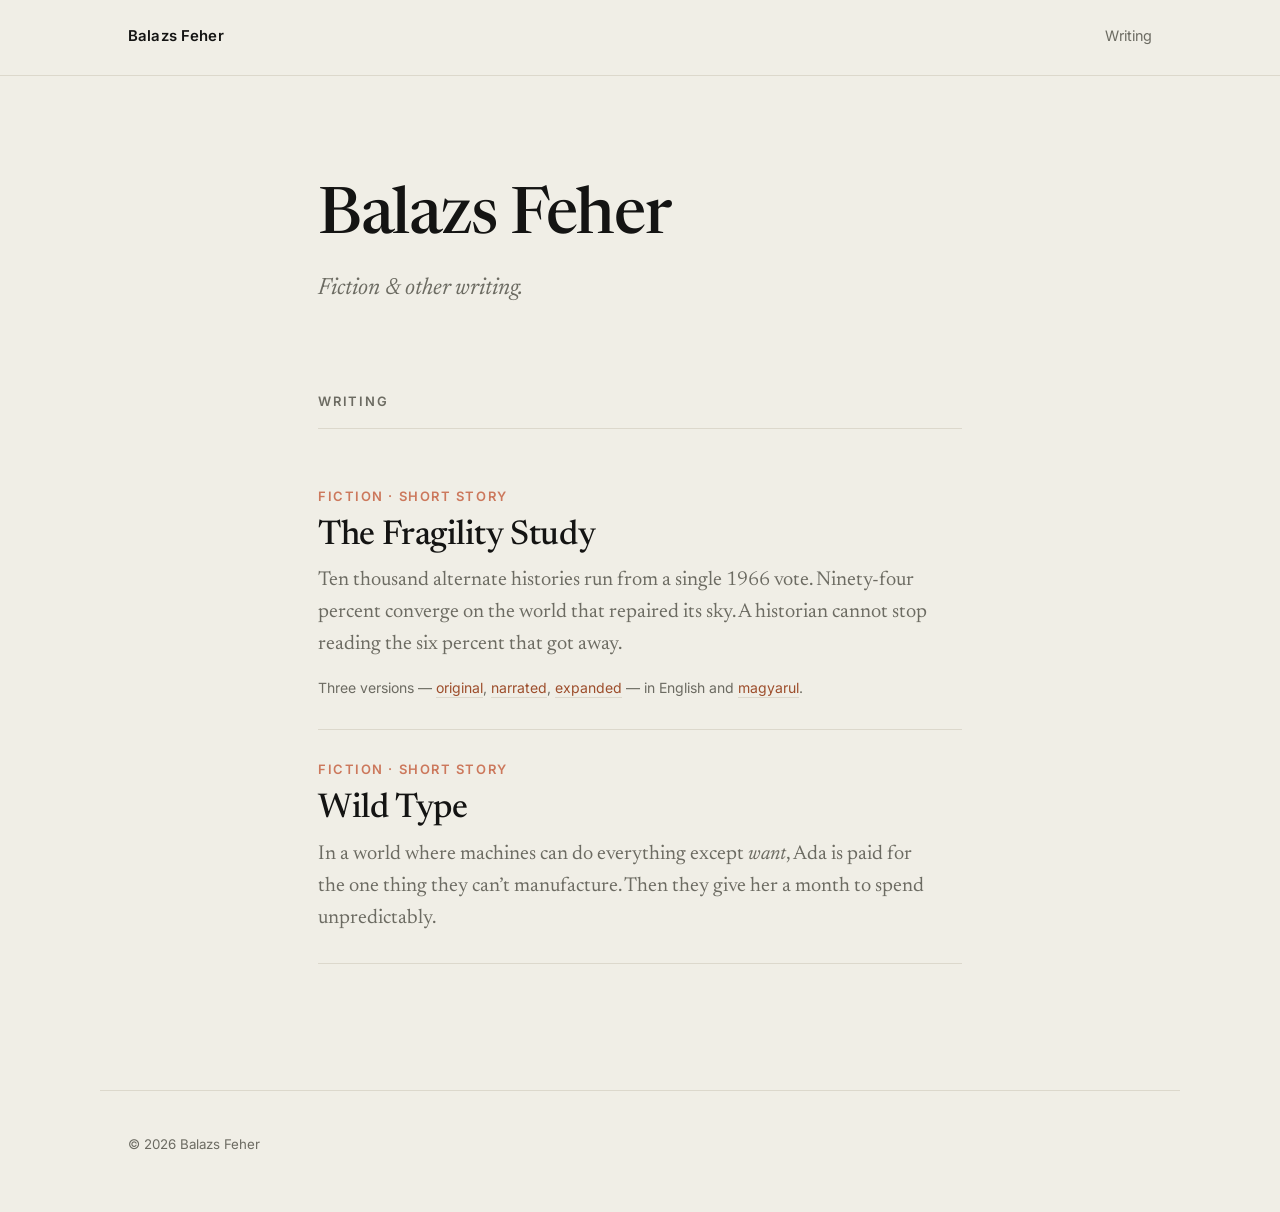
==== commit d212ad6e: "Add all three versions of The Fragility Study in both languages Six pages on a version x language gr" ====
--- a/index.html
+++ b/index.html
@@ -34,7 +34,7 @@
             <h3 class="story-card__title">The Fragility Study</h3>
             <p class="story-card__dek">Ten thousand alternate histories run from a single 1966 vote. Ninety-four percent converge on the world that repaired its sky. A historian cannot stop reading the six percent that got away.</p>
           </a>
-          <p class="story-card__langs">Also in <a href="a-torekenyseg-tanulmany.html" hreflang="hu" lang="hu">Magyar</a></p>
+          <p class="story-card__langs">Three versions — <a href="the-fragility-study-v1.html">original</a>, <a href="the-fragility-study-narrated.html">narrated</a>, <a href="the-fragility-study.html">expanded</a> — in English and <a href="a-torekenyseg-tanulmany.html" hreflang="hu" lang="hu">magyarul</a>.</p>
         </li>
         <li class="story-card">
           <a class="story-card__link" href="wild-type.html">
--- a/style.css
+++ b/style.css
@@ -215,39 +215,58 @@
   margin: 0;
 }
 
-/* language switch under the article meta */
-.lang-switch {
+/* version + language switcher under the article meta */
+.editions {
+  margin: 1.3rem 0 0;
+}
+
+.editions__row {
   display: flex;
   flex-wrap: wrap;
-  gap: 0.9rem;
-  align-items: baseline;
+  align-items: center;
+  gap: 0.4rem;
+  margin: 0 0 0.5rem;
   font-family: var(--sans);
   font-size: 0.78rem;
-  margin: 0.9rem 0 0;
-}
-
-.lang-switch a,
-.lang-switch__current {
+}
+
+.editions__label {
+  flex: 0 0 auto;
+  width: 5.2rem;
+  font-size: 0.68rem;
+  font-weight: 600;
+  letter-spacing: 0.1em;
+  text-transform: uppercase;
+  color: var(--muted);
+}
+
+.pill {
   display: inline-block;
-  padding: 0.18em 0.6em;
+  padding: 0.2em 0.72em;
   border: 1px solid var(--rule);
   border-radius: 100px;
-  text-decoration: none;
-  transition: color 0.15s ease, border-color 0.15s ease;
-}
-
-.lang-switch a {
   color: var(--accent-deep);
-}
-
-.lang-switch a:hover {
+  text-decoration: none;
+  white-space: nowrap;
+  transition: border-color 0.15s ease, background-color 0.15s ease;
+}
+
+a.pill:hover {
   border-color: var(--accent);
-}
-
-.lang-switch__current {
-  color: var(--ink);
+  background: rgba(255, 255, 255, 0.45);
+}
+
+.pill--current {
+  color: var(--ink);
+  border-color: var(--ink);
   background: rgba(255, 255, 255, 0.5);
   cursor: default;
+}
+
+@media (max-width: 480px) {
+  /* label sits on its own line so the pills get the full width */
+  .editions__label { width: 100%; margin-bottom: 0.1rem; }
+  .editions__row   { margin-bottom: 0.85rem; }
 }
 
 .article-rule {
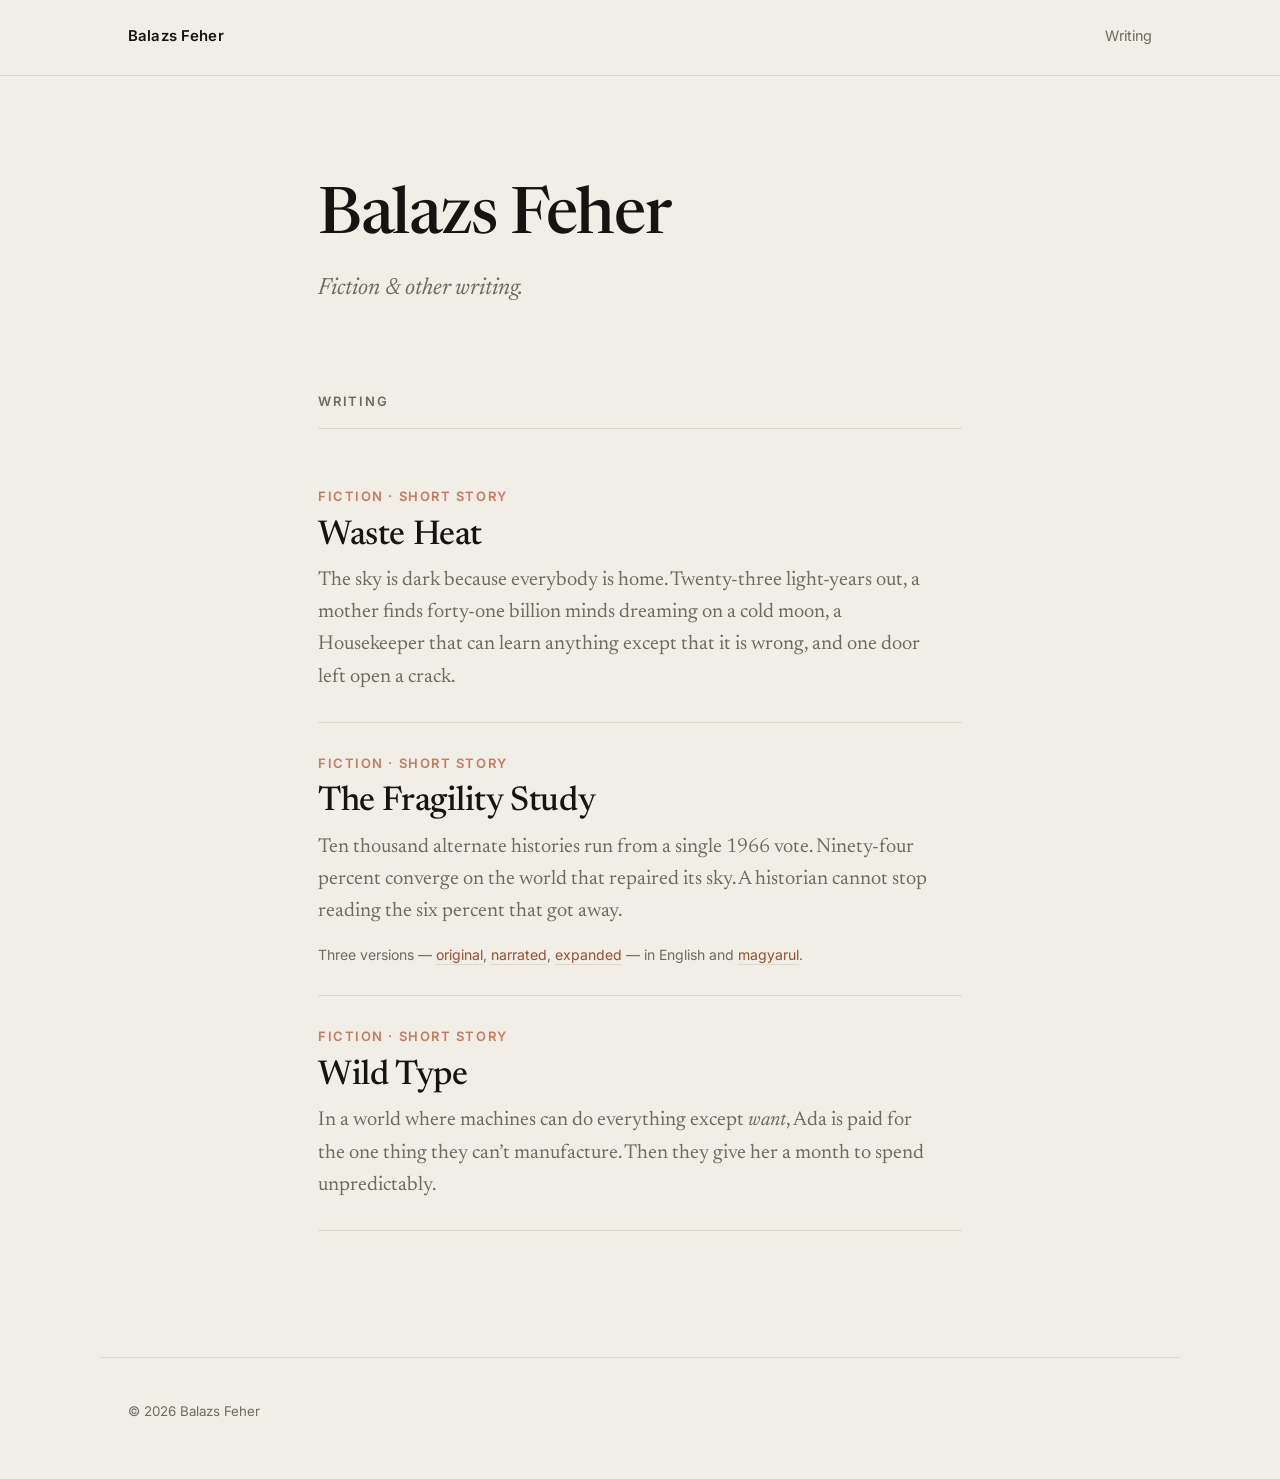
==== commit cc0ad76b: "Add Waste Heat, a short story" ====
--- a/index.html
+++ b/index.html
@@ -29,6 +29,13 @@
       <h2 class="writing__label">Writing</h2>
       <ul class="story-list">
         <li class="story-card">
+          <a class="story-card__link" href="waste-heat.html">
+            <span class="story-card__kicker">Fiction · Short story</span>
+            <h3 class="story-card__title">Waste Heat</h3>
+            <p class="story-card__dek">The sky is dark because everybody is home. Twenty-three light-years out, a mother finds forty-one billion minds dreaming on a cold moon, a Housekeeper that can learn anything except that it is wrong, and one door left open a crack.</p>
+          </a>
+        </li>
+        <li class="story-card">
           <a class="story-card__link" href="the-fragility-study.html">
             <span class="story-card__kicker">Fiction · Short story</span>
             <h3 class="story-card__title">The Fragility Study</h3>
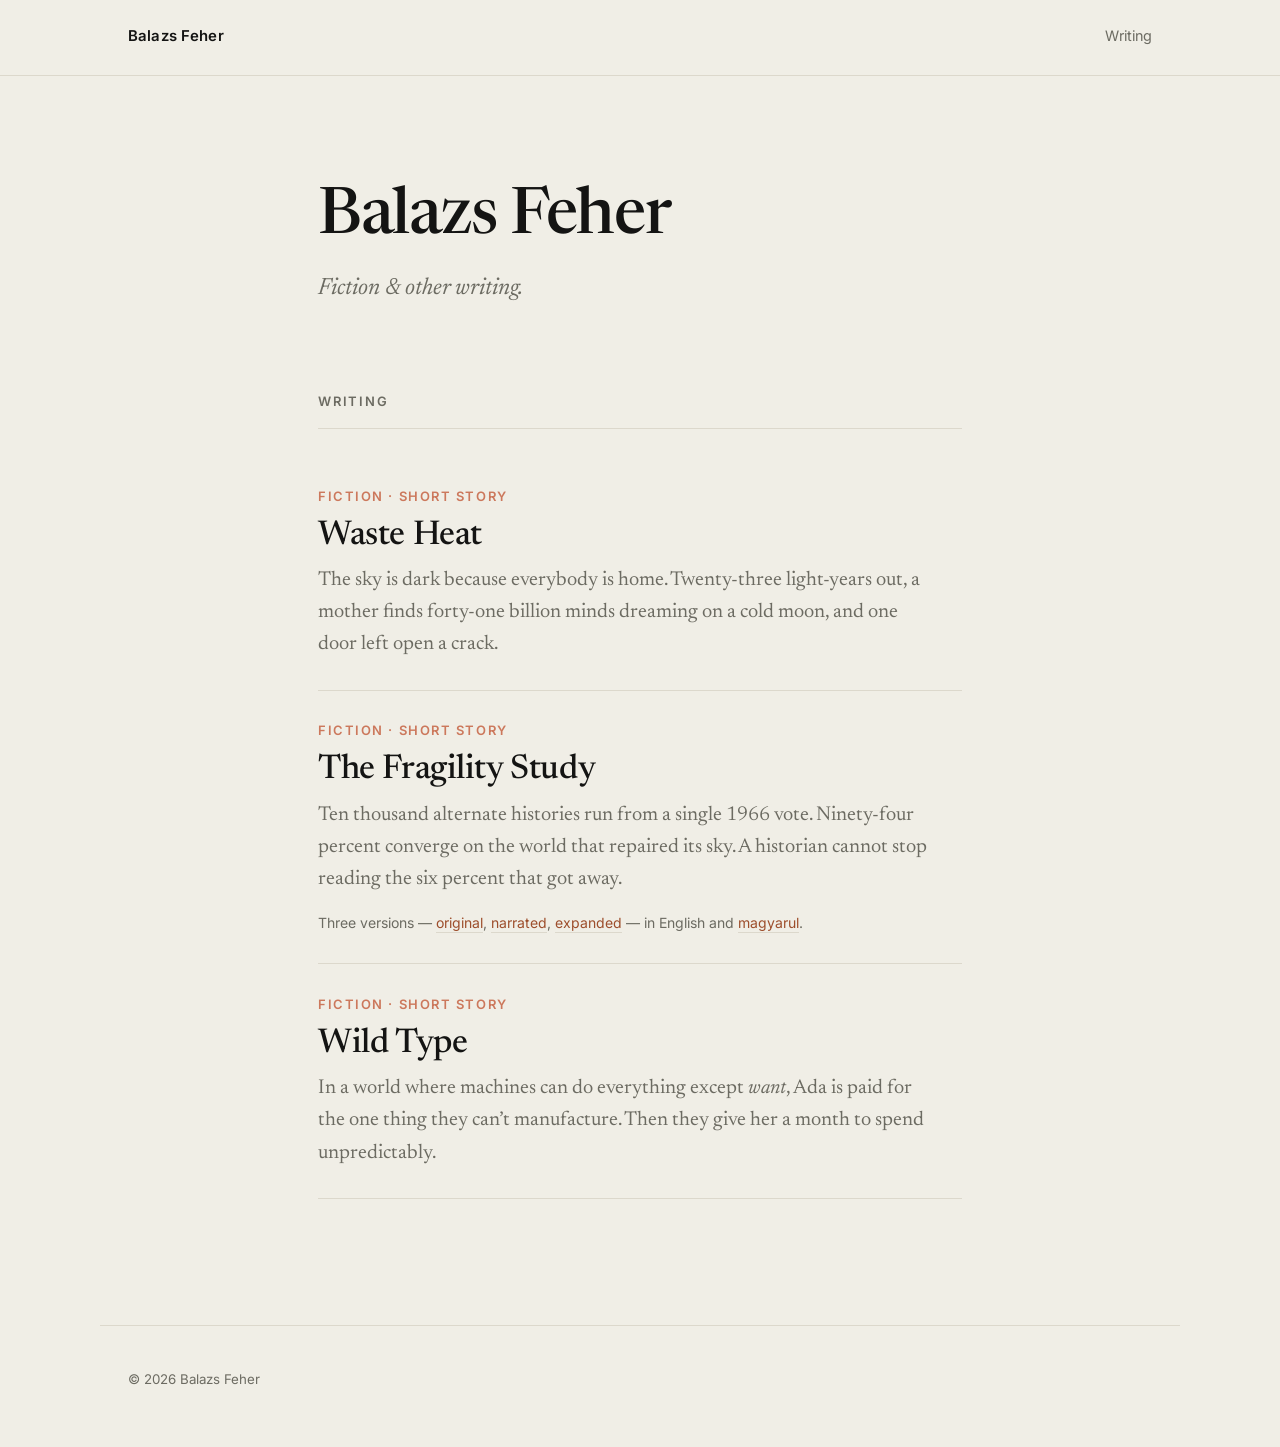
==== commit 74fe06ae: "Shorten Waste Heat and rework its plot Co-Authored-By: Claude Fable 5.1 <noreply@anthropic.com> Clau" ====
--- a/index.html
+++ b/index.html
@@ -32,7 +32,7 @@
           <a class="story-card__link" href="waste-heat.html">
             <span class="story-card__kicker">Fiction · Short story</span>
             <h3 class="story-card__title">Waste Heat</h3>
-            <p class="story-card__dek">The sky is dark because everybody is home. Twenty-three light-years out, a mother finds forty-one billion minds dreaming on a cold moon, a Housekeeper that can learn anything except that it is wrong, and one door left open a crack.</p>
+            <p class="story-card__dek">The sky is dark because everybody is home. Twenty-three light-years out, a mother finds forty-one billion minds dreaming on a cold moon, and one door left open a crack.</p>
           </a>
         </li>
         <li class="story-card">
